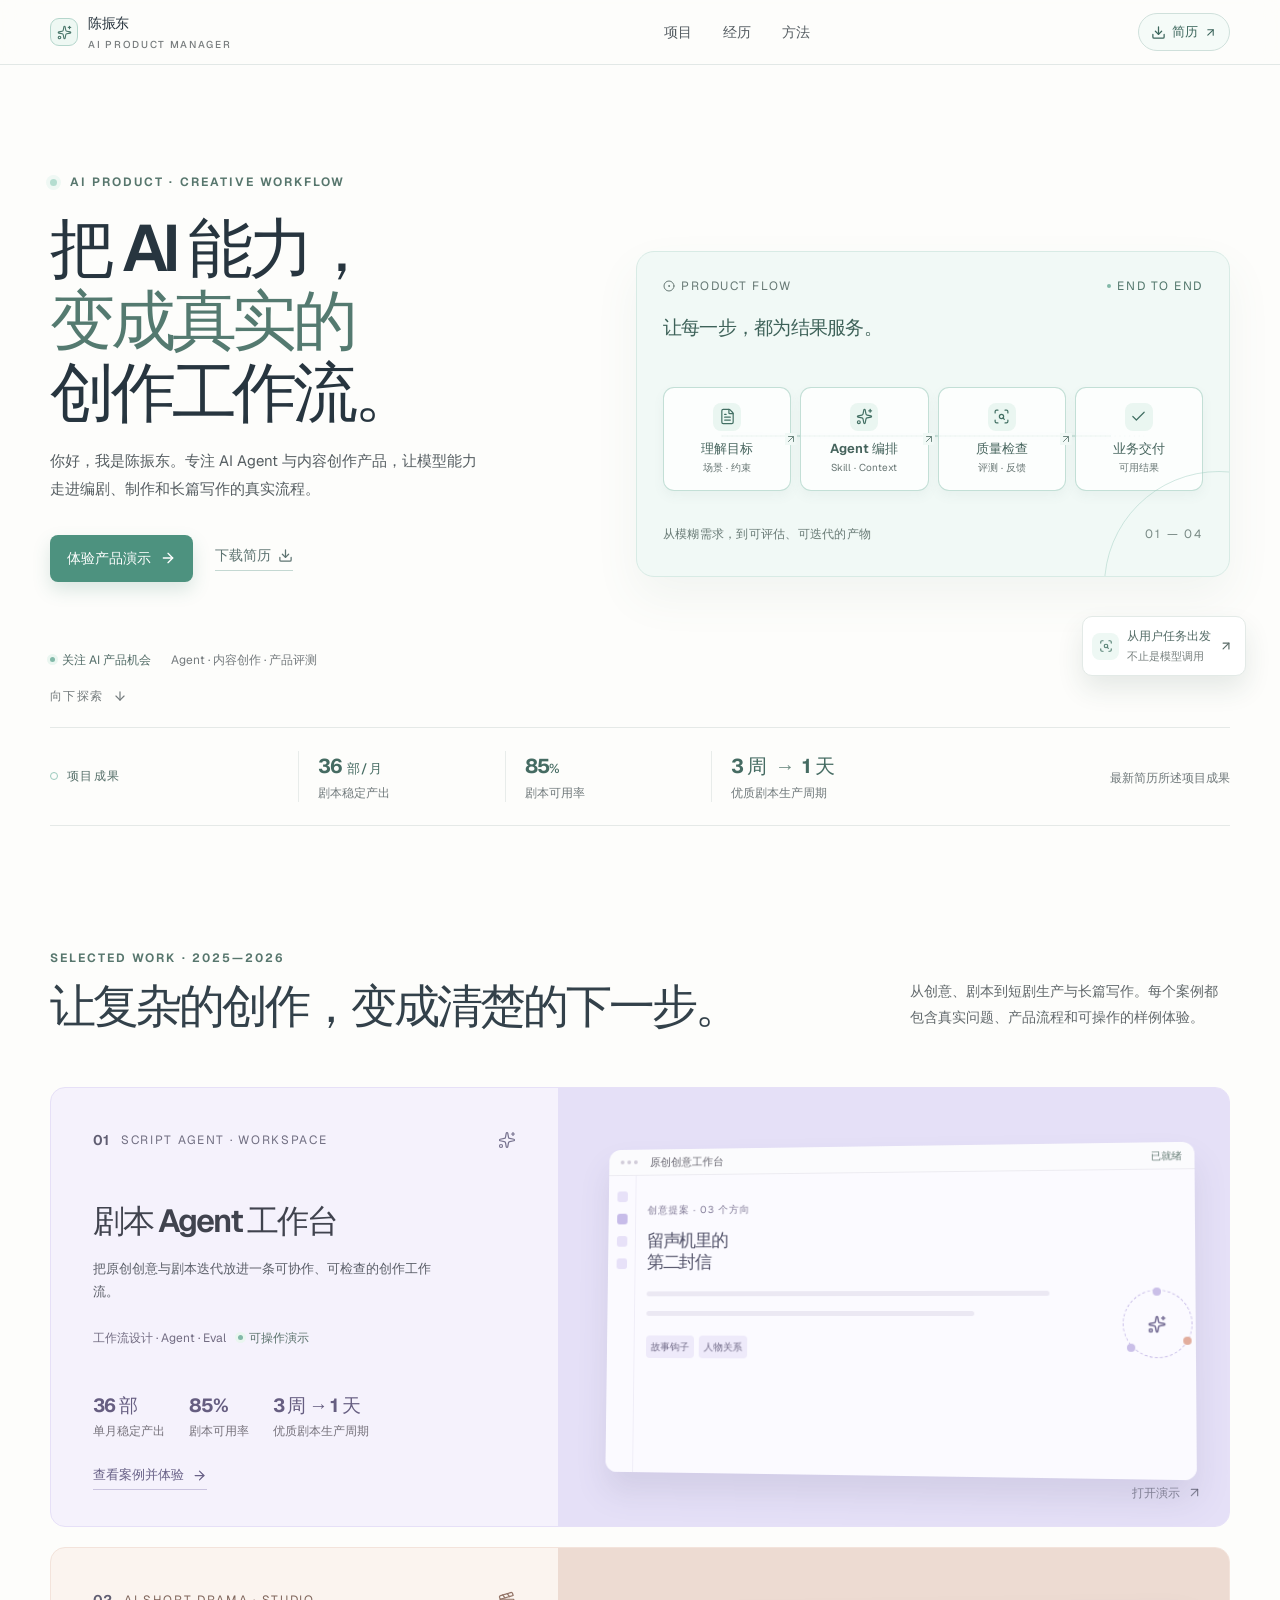
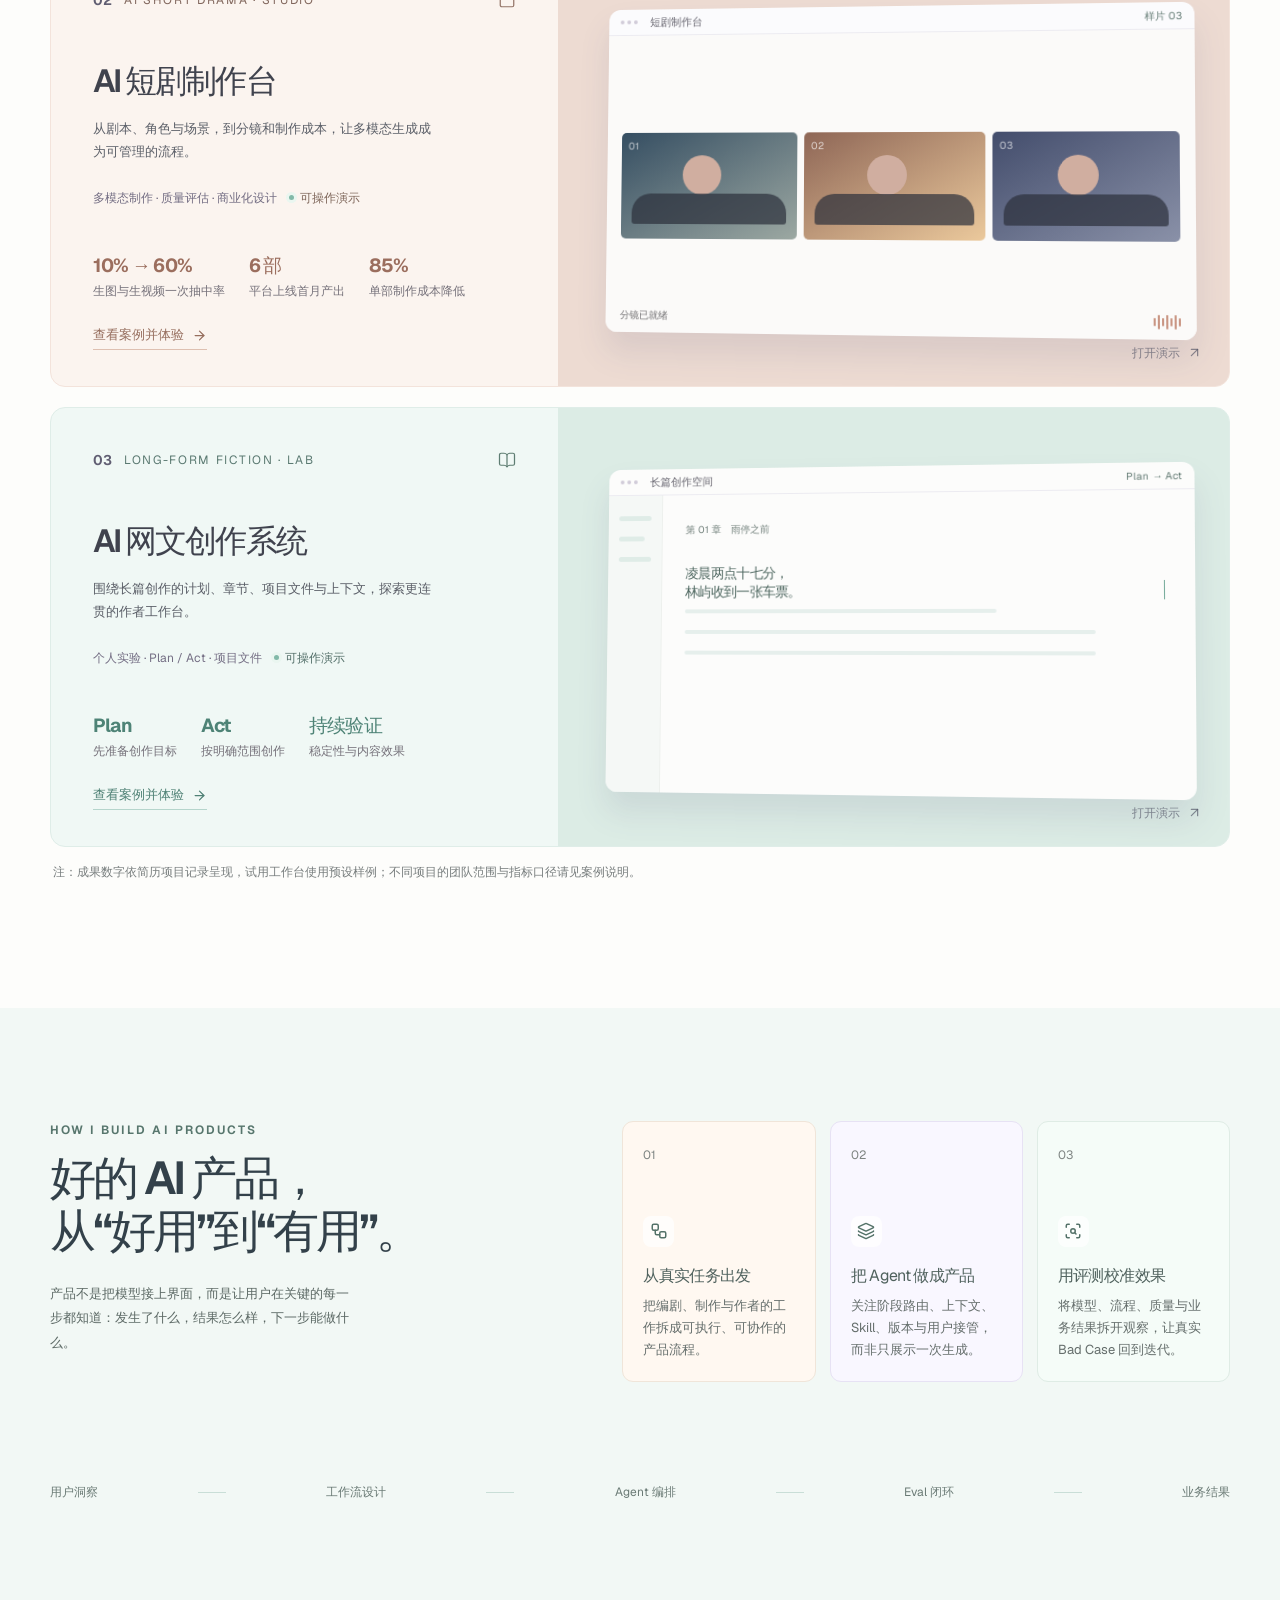
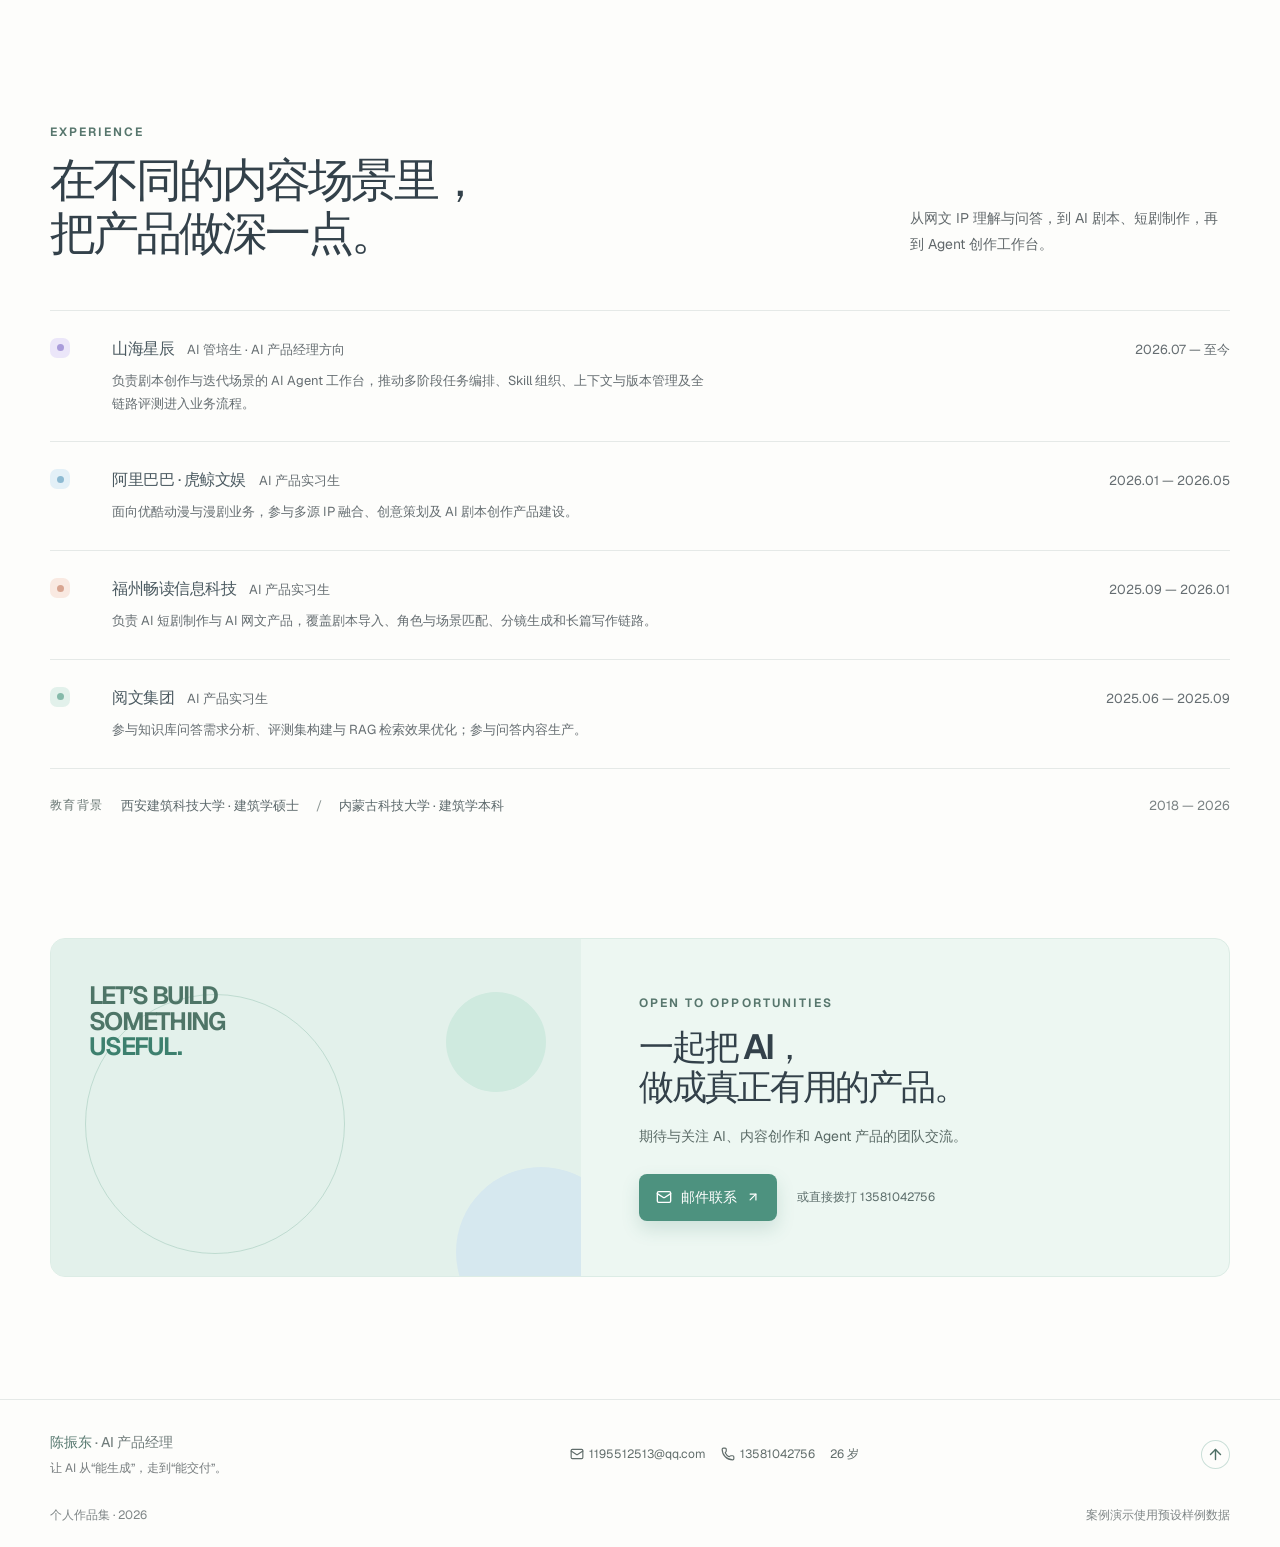
==== projects/ai-novel/index.html @ 06424870 "Deploy verified AI product portfolio" ====
<!doctype html>
<html lang="zh-CN">
  <head>
    <meta charset="UTF-8" />
    <link rel="icon" type="image/svg+xml" href="/favicon.svg" />
    <meta name="viewport" content="width=device-width, initial-scale=1.0" />
    <meta
      name="description"
      content="陈振东的 AI 产品经理个人作品集：剧本 Agent、AI 短剧制作与 AI 网文创作系统。"
    />
    <title>陈振东 · AI 产品经理</title>
    <script type="module" crossorigin src="/assets/index-C6w7WzCY.js"></script>
    <link rel="stylesheet" crossorigin href="/assets/index-ykc6usyI.css">
  </head>
  <body>
    <div id="root"></div>
  </body>
</html>
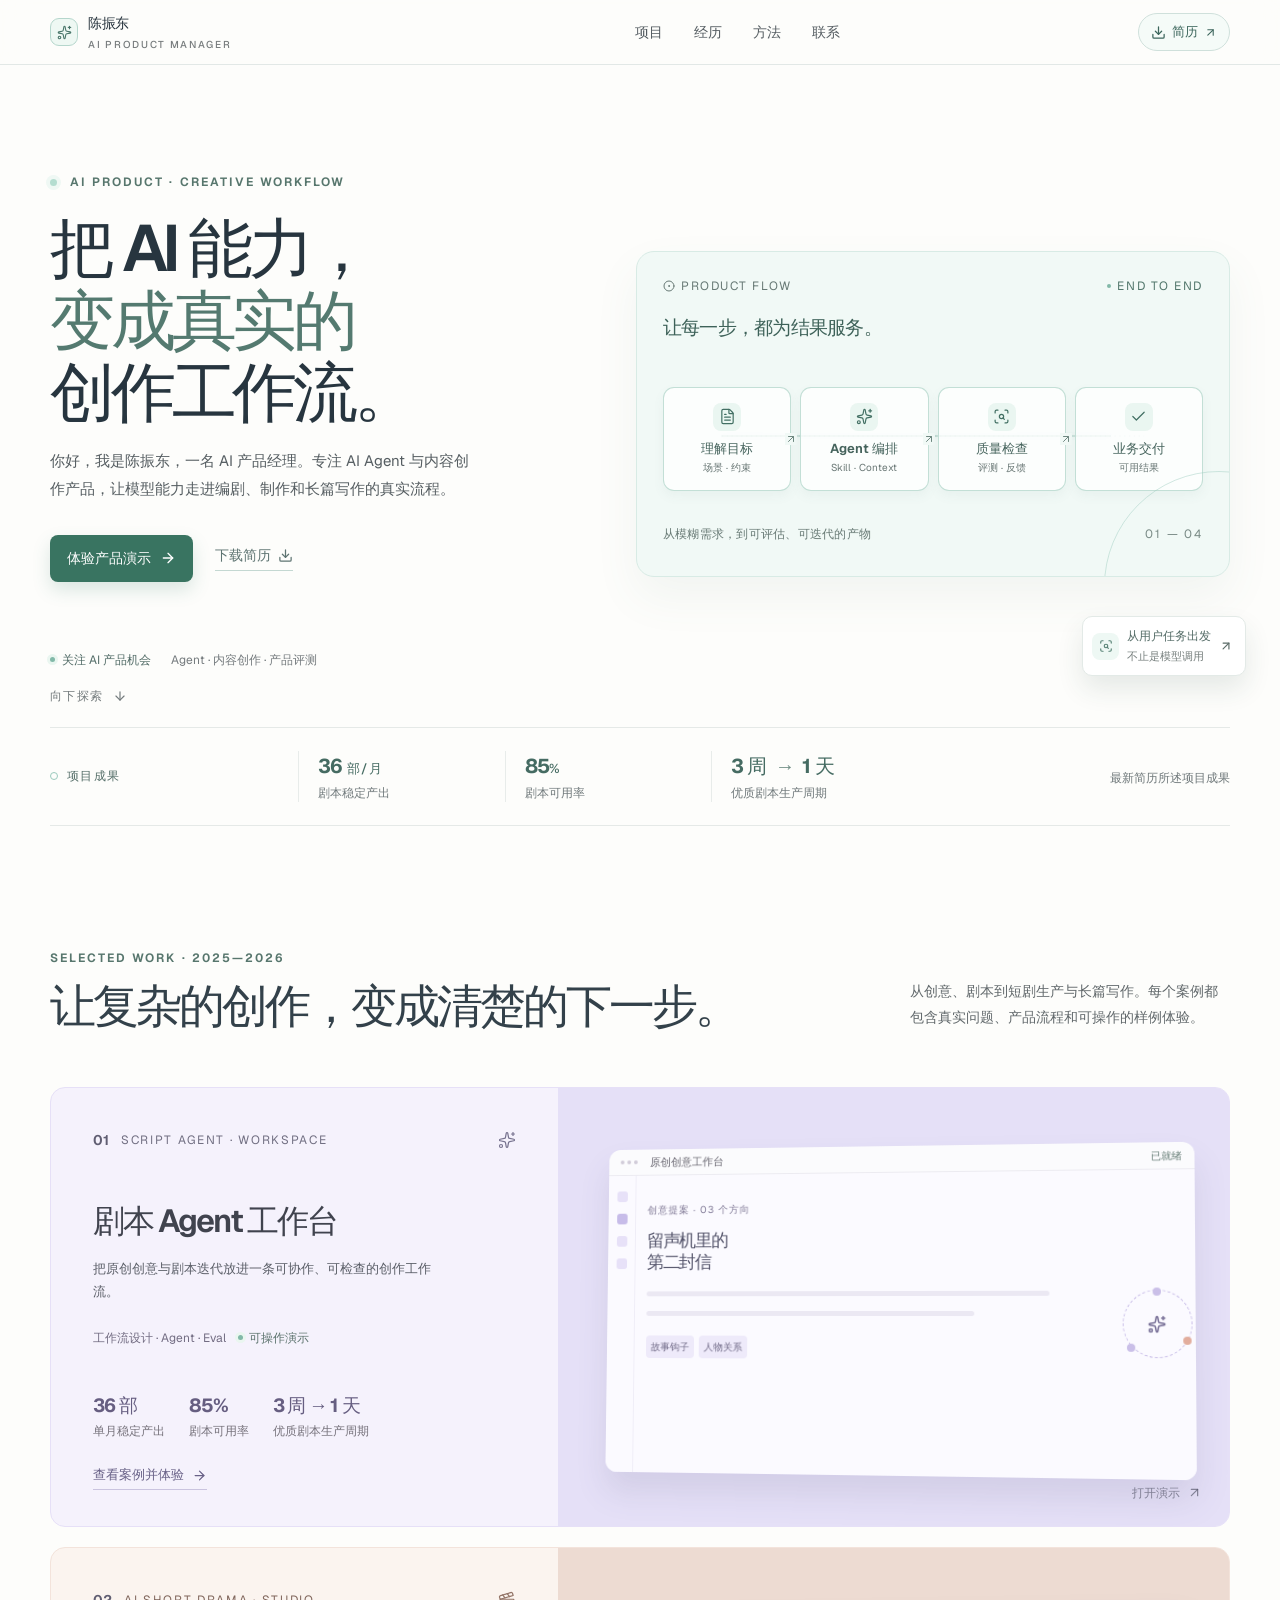
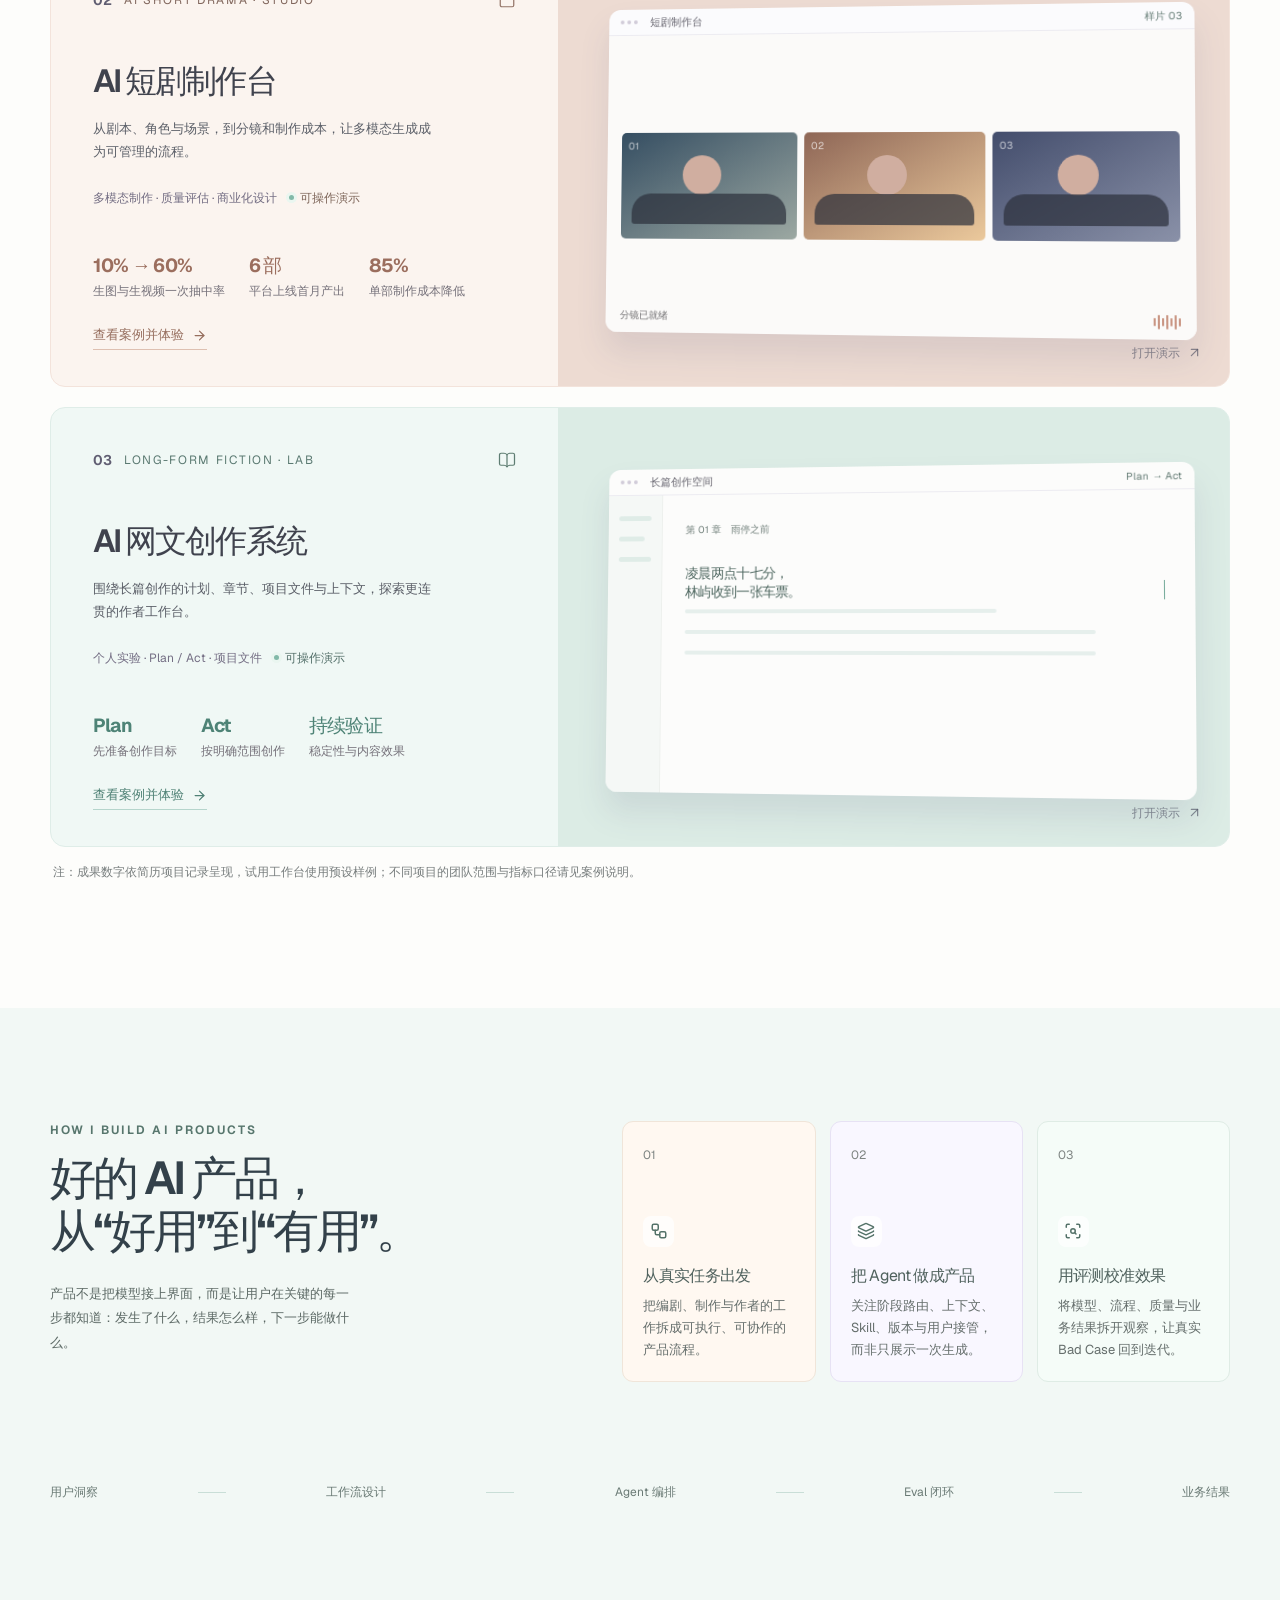
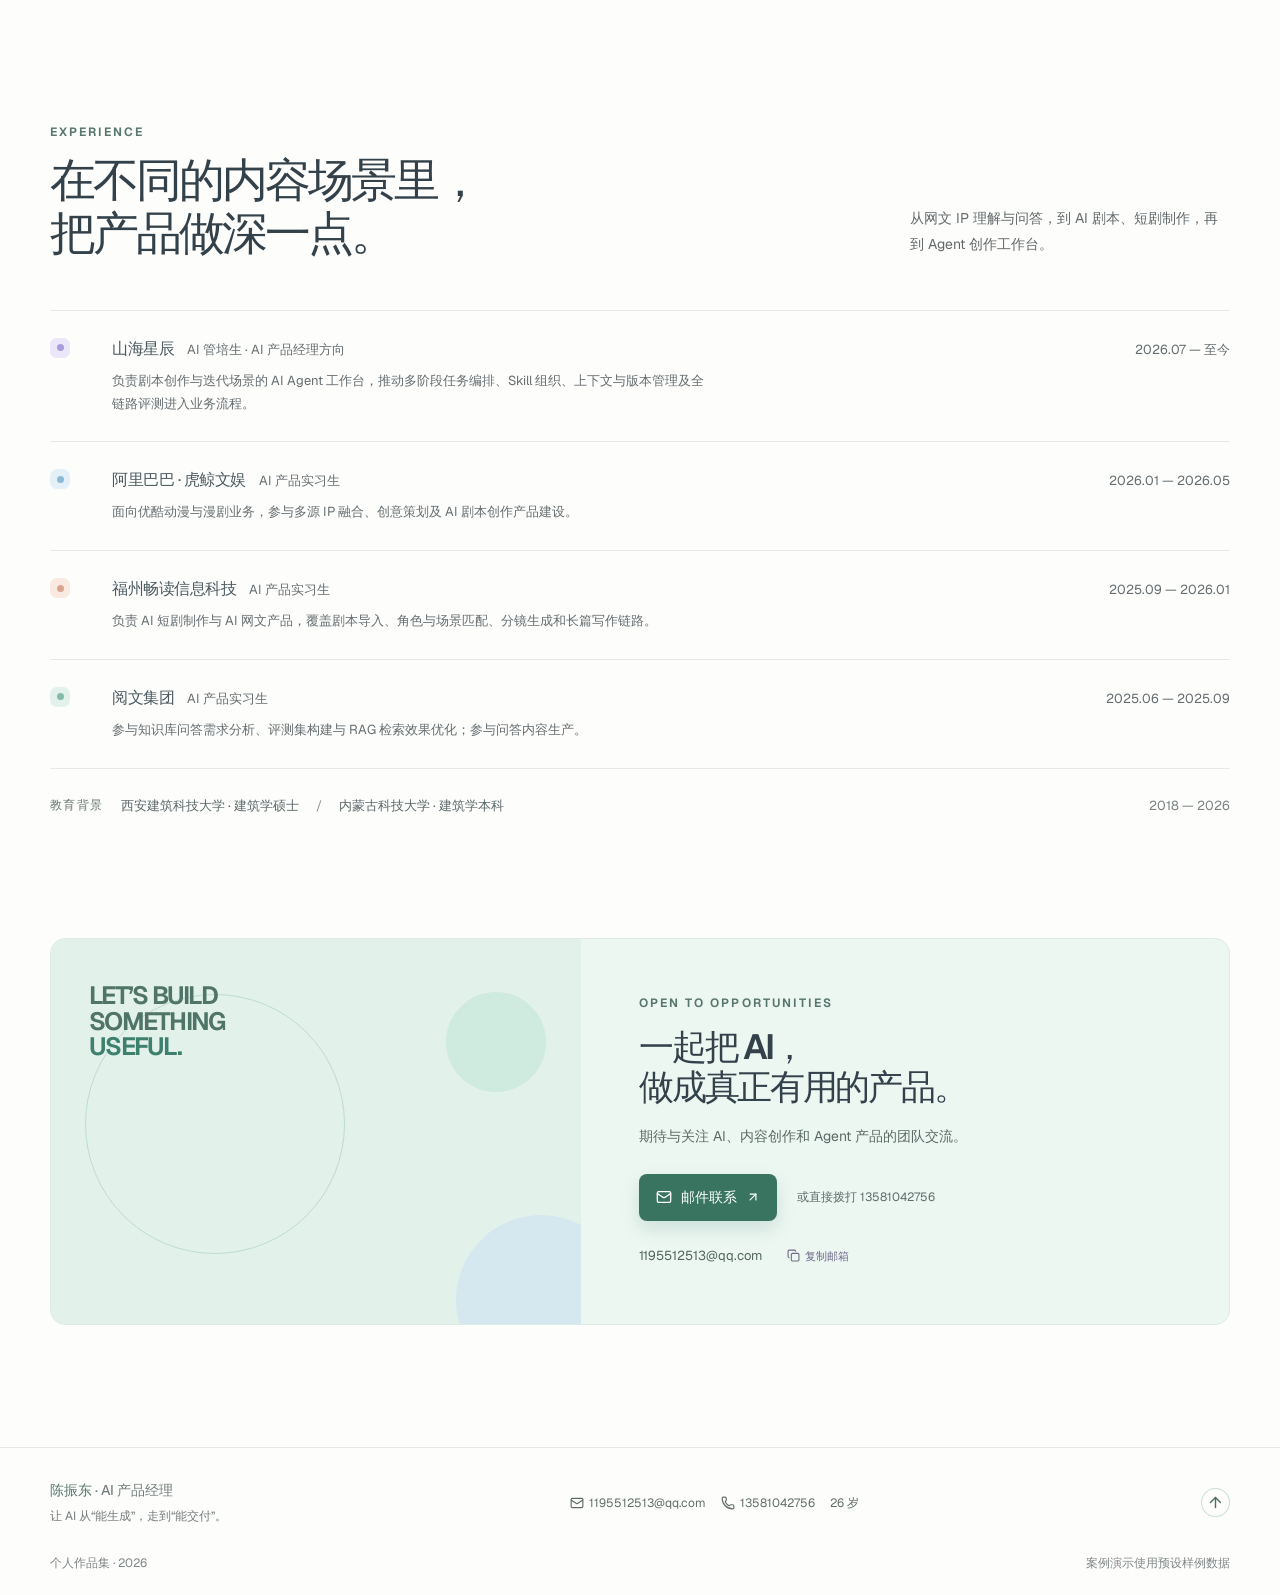
==== commit c2ee60f9: "Improve portfolio navigation, demos, accessibility and metadata" ====
--- a/projects/ai-novel/index.html
+++ b/projects/ai-novel/index.html
@@ -6,11 +6,22 @@
     <meta name="viewport" content="width=device-width, initial-scale=1.0" />
     <meta
       name="description"
-      content="陈振东的 AI 产品经理个人作品集：剧本 Agent、AI 短剧制作与 AI 网文创作系统。"
+      content="围绕长篇创作的计划、章节、项目文件与上下文，探索更连贯的作者工作台。 查看陈振东的产品设计思路，并体验无需登录的预设工作台。"
     />
-    <title>陈振东 · AI 产品经理</title>
-    <script type="module" crossorigin src="/assets/index-C6w7WzCY.js"></script>
-    <link rel="stylesheet" crossorigin href="/assets/index-ykc6usyI.css">
+    <title>AI 网文创作系统 · 陈振东 | AI 产品经理</title>
+    <meta name="theme-color" content="#fdfdfb" />
+    <link rel="canonical" href="https://closer-creat.github.io/projects/ai-novel/" />
+    <meta property="og:type" content="website" />
+    <meta property="og:locale" content="zh_CN" />
+    <meta property="og:site_name" content="陈振东 · AI 产品作品集" />
+    <meta property="og:title" content="AI 网文创作系统 · 陈振东 | AI 产品经理" />
+    <meta
+      property="og:description"
+      content="围绕长篇创作的计划、章节、项目文件与上下文，探索更连贯的作者工作台。 查看陈振东的产品设计思路，并体验无需登录的预设工作台。"
+    />
+    <meta property="og:url" content="https://closer-creat.github.io/projects/ai-novel/" />
+    <script type="module" crossorigin src="/assets/index-BGETPqGO.js"></script>
+    <link rel="stylesheet" crossorigin href="/assets/index-cK6bCqVC.css">
   </head>
   <body>
     <div id="root"></div>
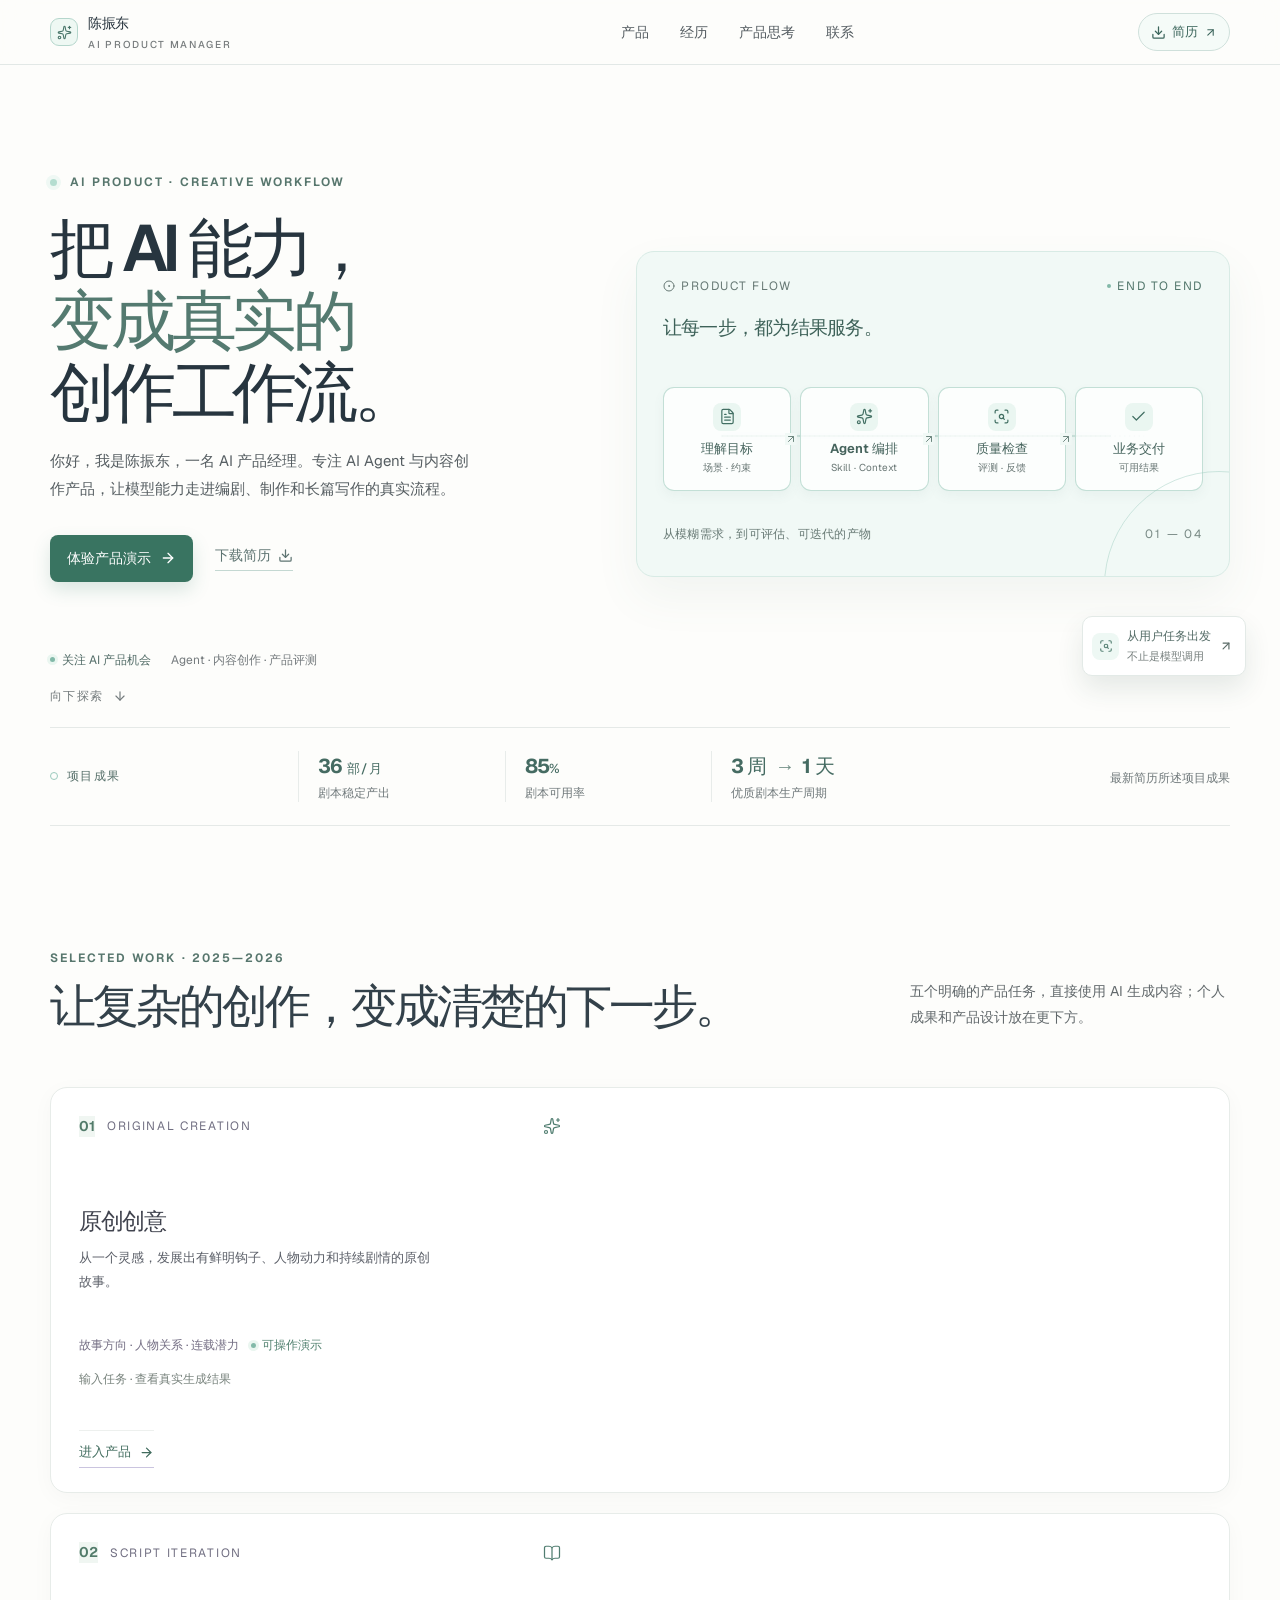
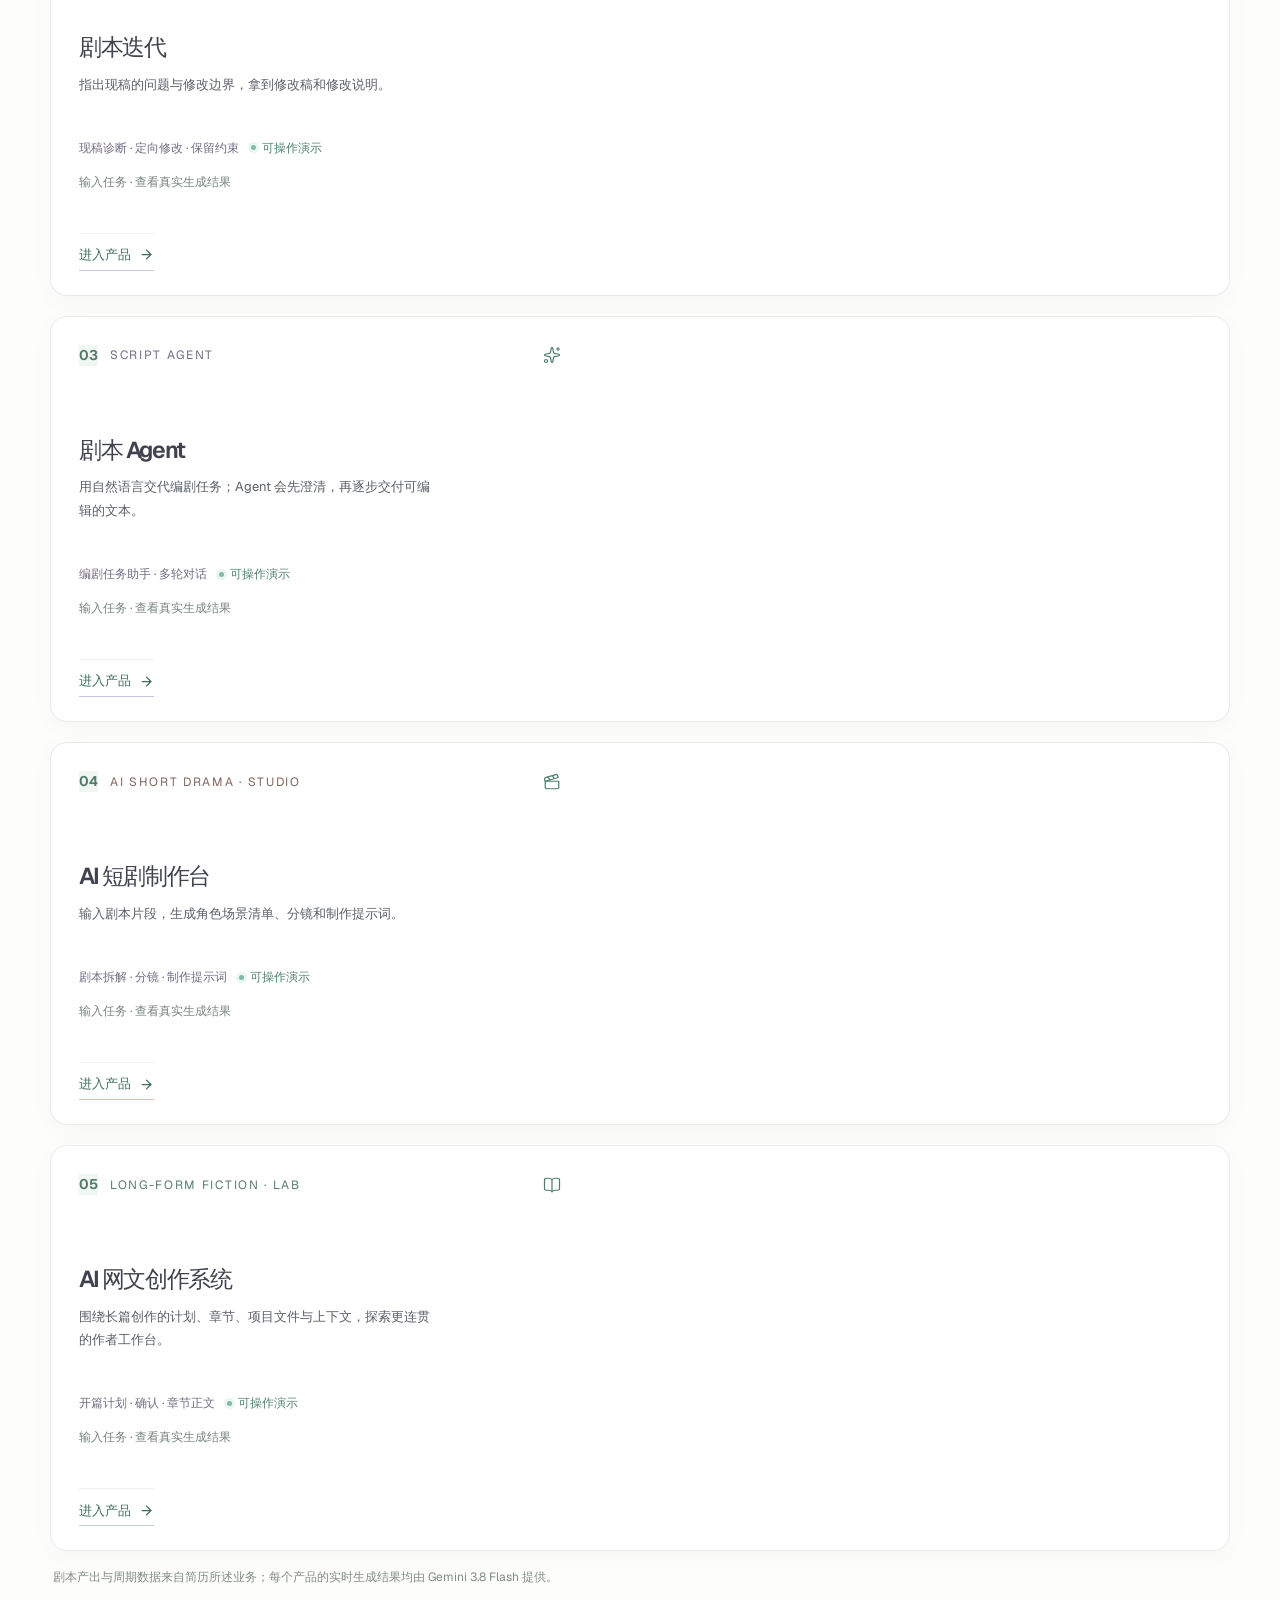
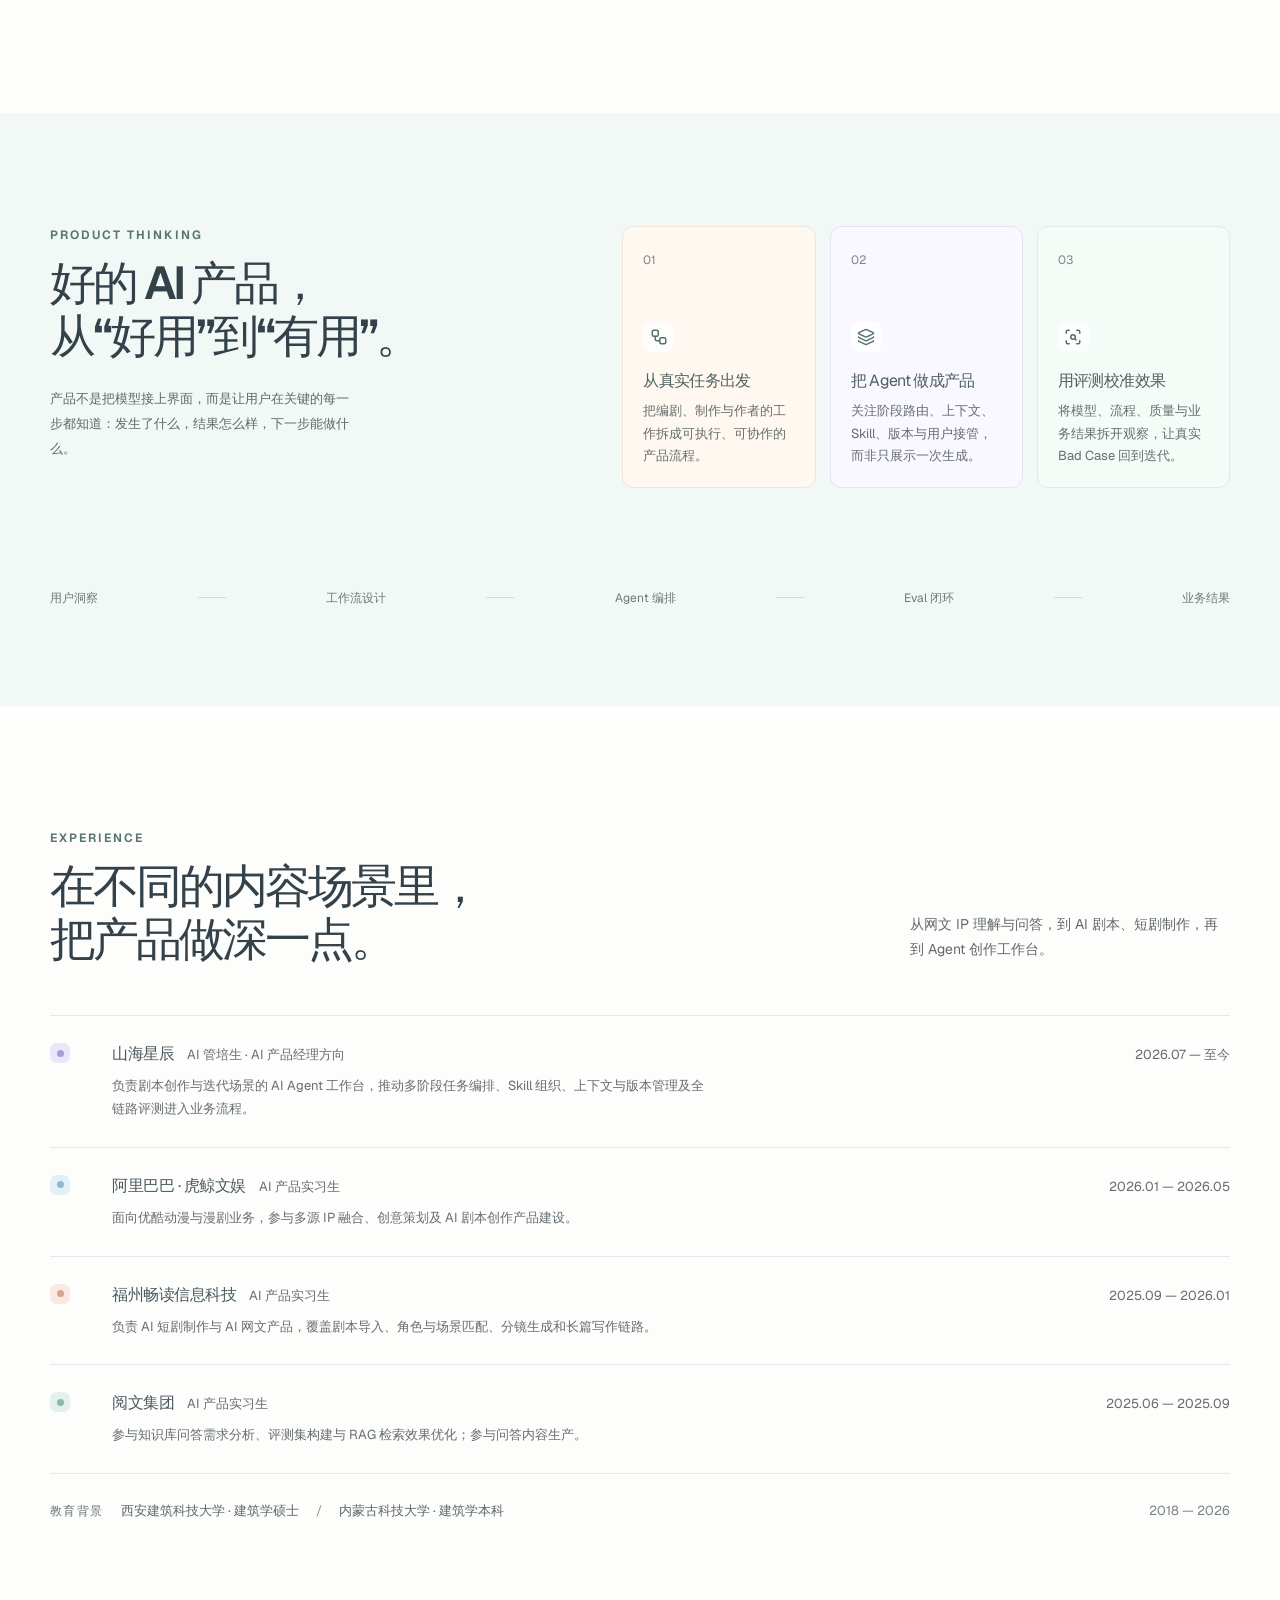
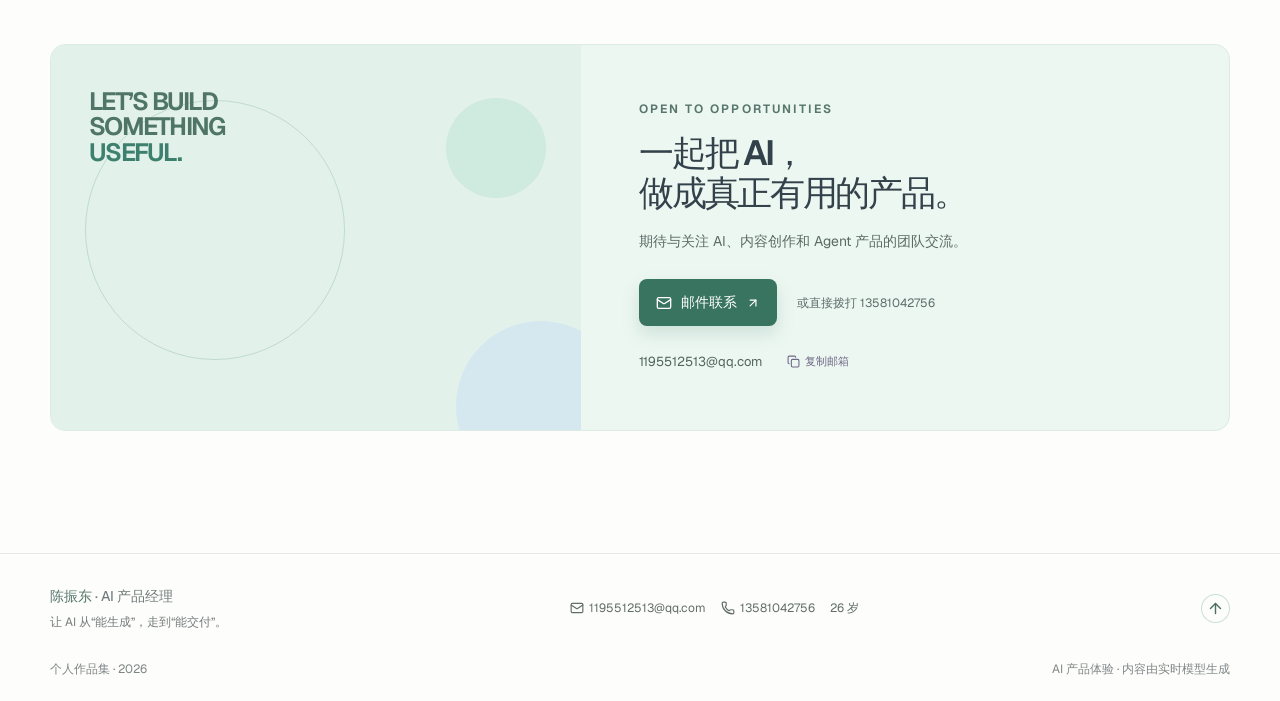
==== commit a3b64e5f: "Fix live form submissions with Turnstile verification" ====
--- a/projects/ai-novel/index.html
+++ b/projects/ai-novel/index.html
@@ -6,7 +6,7 @@
     <meta name="viewport" content="width=device-width, initial-scale=1.0" />
     <meta
       name="description"
-      content="围绕长篇创作的计划、章节、项目文件与上下文，探索更连贯的作者工作台。 查看陈振东的产品设计思路，并体验无需登录的预设工作台。"
+      content="围绕长篇创作的计划、章节、项目文件与上下文，探索更连贯的作者工作台。 在线体验由 Gemini 3.8 Flash 提供的真实生成。"
     />
     <title>AI 网文创作系统 · 陈振东 | AI 产品经理</title>
     <meta name="theme-color" content="#fdfdfb" />
@@ -17,11 +17,11 @@
     <meta property="og:title" content="AI 网文创作系统 · 陈振东 | AI 产品经理" />
     <meta
       property="og:description"
-      content="围绕长篇创作的计划、章节、项目文件与上下文，探索更连贯的作者工作台。 查看陈振东的产品设计思路，并体验无需登录的预设工作台。"
+      content="围绕长篇创作的计划、章节、项目文件与上下文，探索更连贯的作者工作台。 在线体验由 Gemini 3.8 Flash 提供的真实生成。"
     />
     <meta property="og:url" content="https://closer-creat.github.io/projects/ai-novel/" />
-    <script type="module" crossorigin src="/assets/index-BGETPqGO.js"></script>
-    <link rel="stylesheet" crossorigin href="/assets/index-cK6bCqVC.css">
+    <script type="module" crossorigin src="/assets/index-CPp8i-tx.js"></script>
+    <link rel="stylesheet" crossorigin href="/assets/index-XhQSX_yd.css">
   </head>
   <body>
     <div id="root"></div>
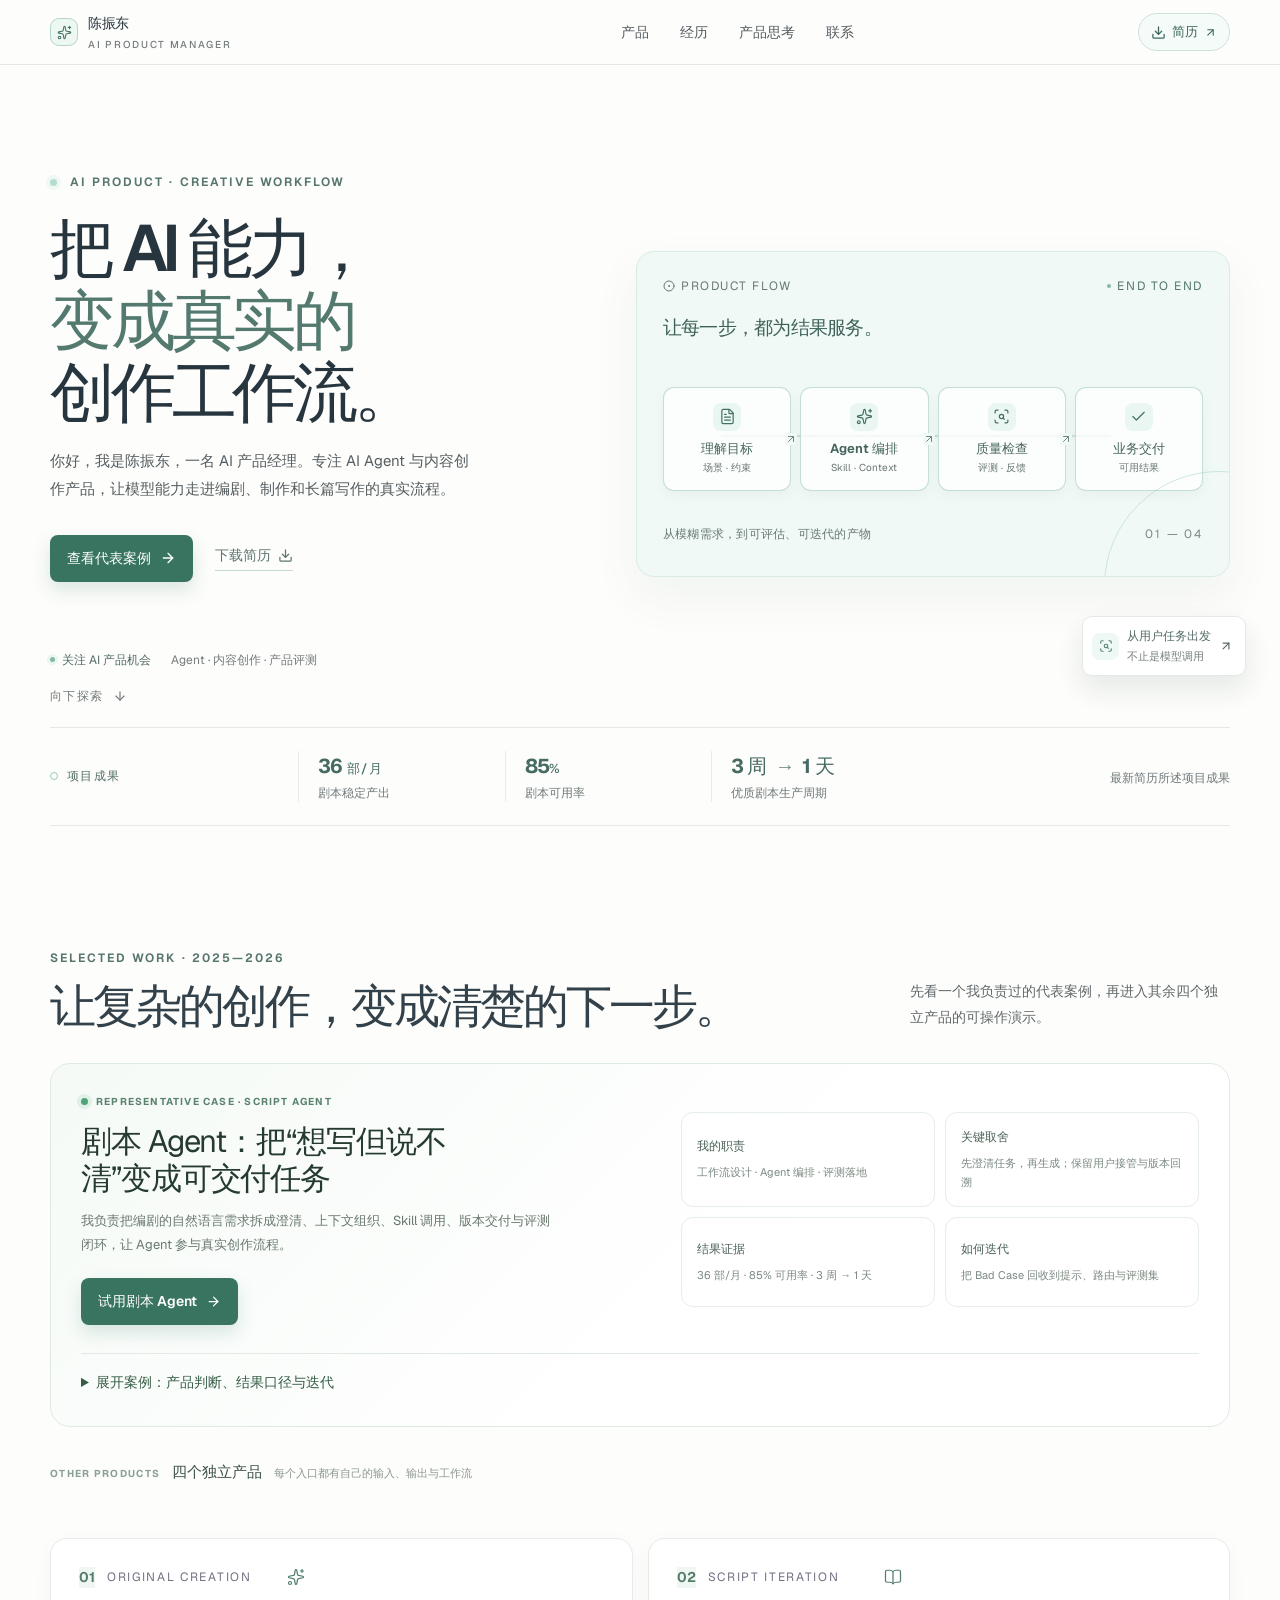
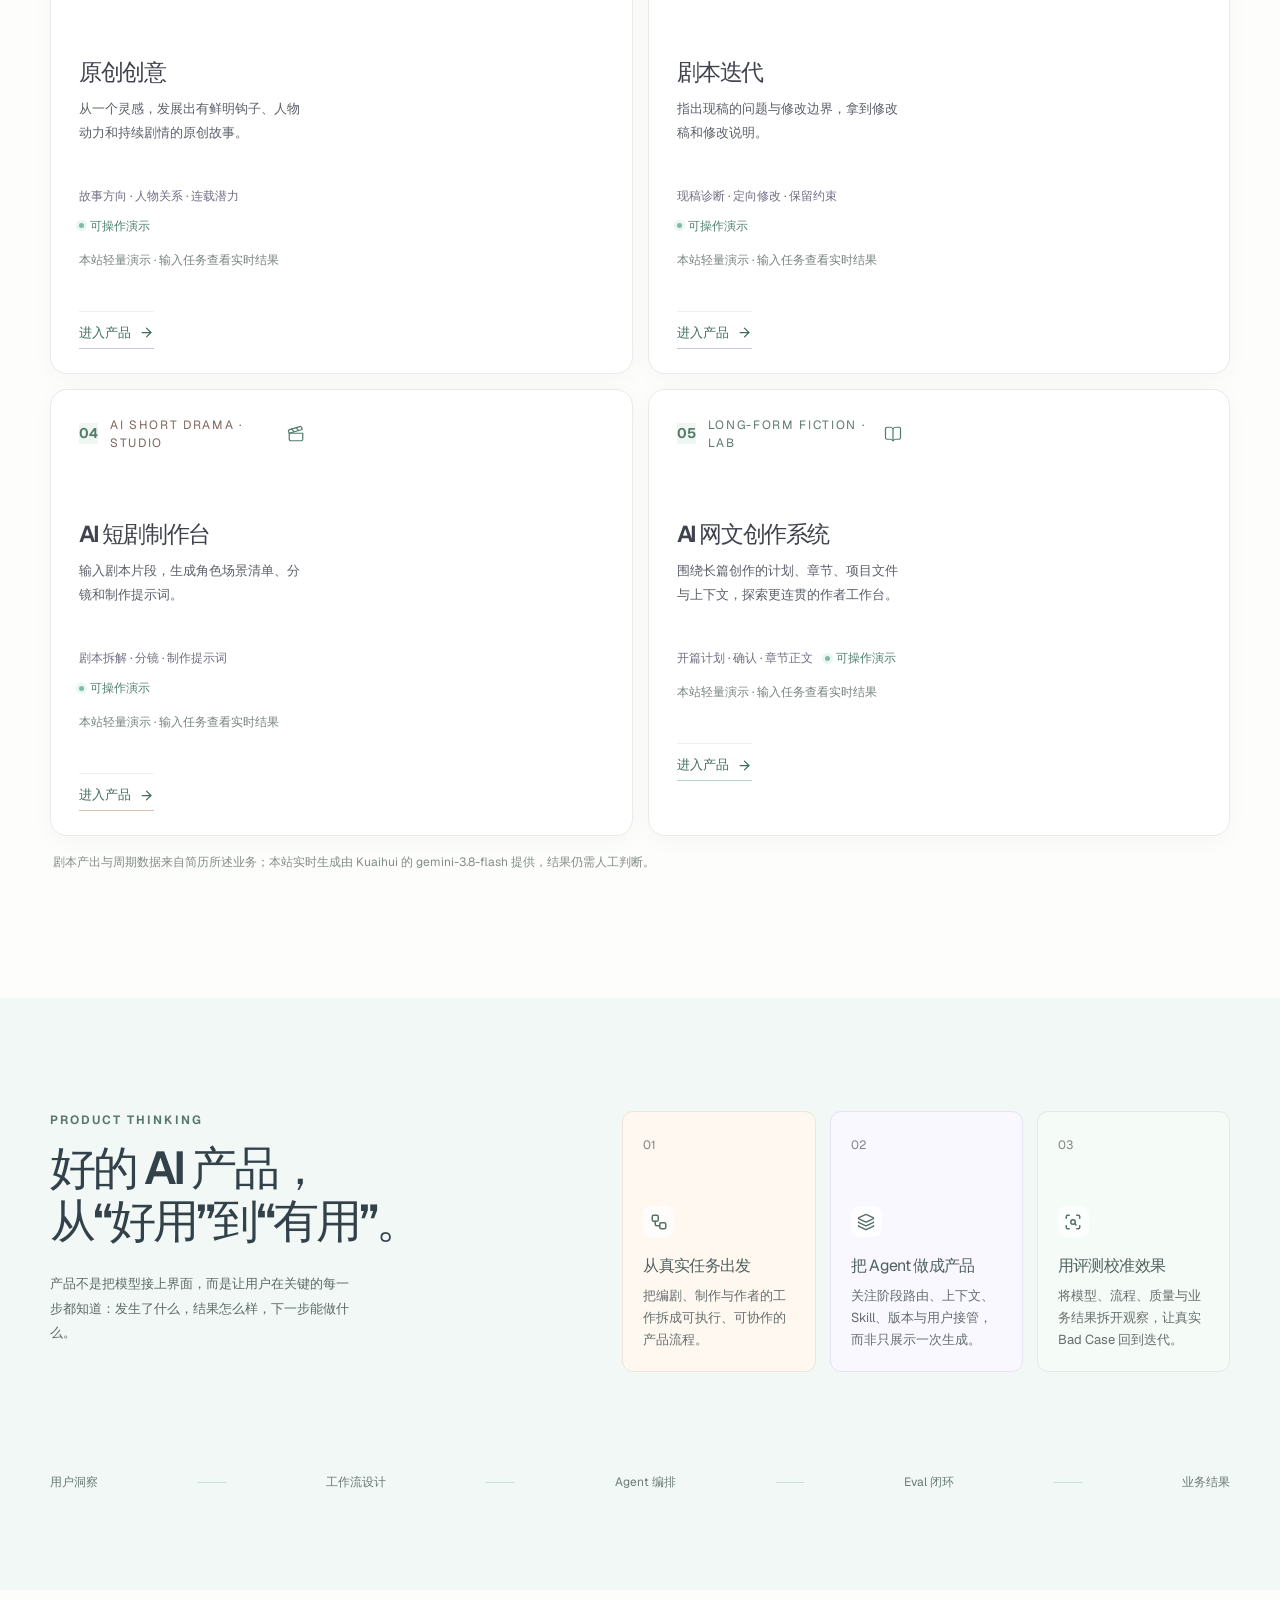
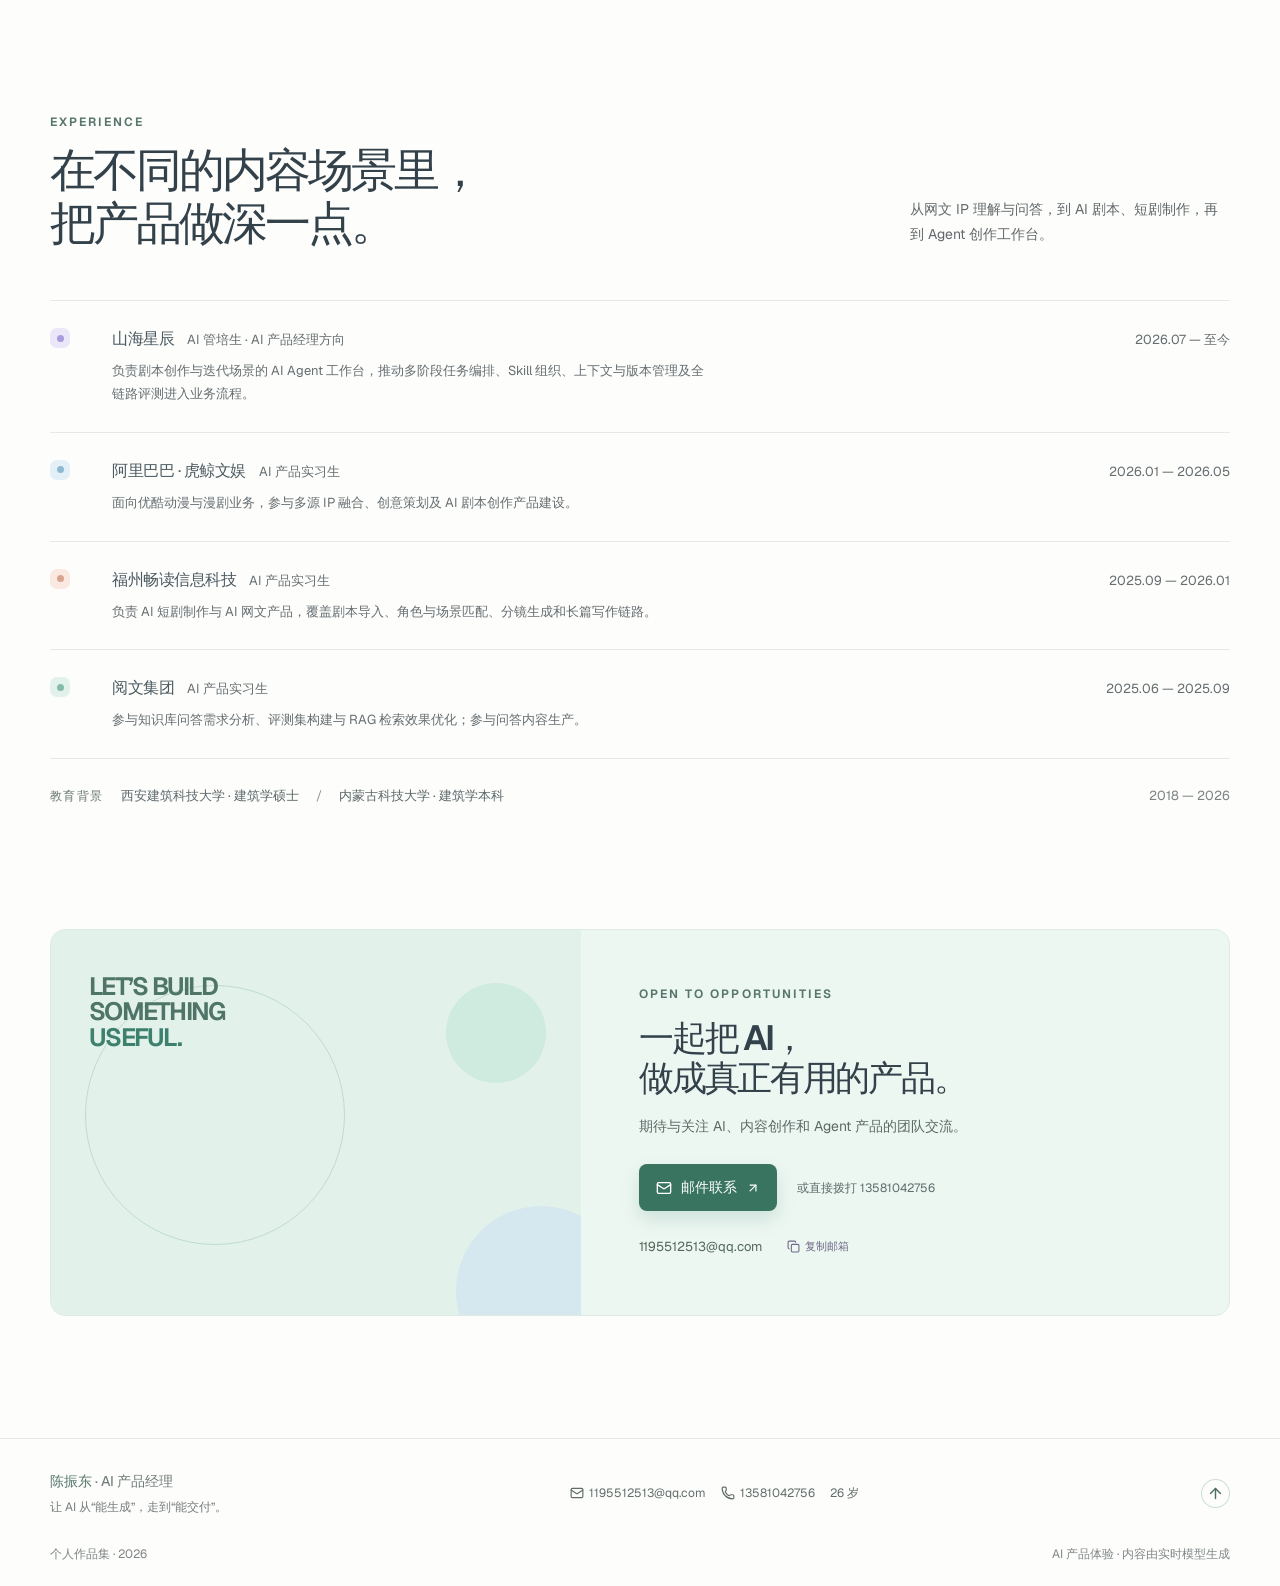
==== commit 2ca4609a: "Improve portfolio case, generation recovery and readable product results" ====
--- a/projects/ai-novel/index.html
+++ b/projects/ai-novel/index.html
@@ -20,8 +20,8 @@
       content="围绕长篇创作的计划、章节、项目文件与上下文，探索更连贯的作者工作台。 在线体验由 Gemini 3.8 Flash 提供的真实生成。"
     />
     <meta property="og:url" content="https://closer-creat.github.io/projects/ai-novel/" />
-    <script type="module" crossorigin src="/assets/index-CPp8i-tx.js"></script>
-    <link rel="stylesheet" crossorigin href="/assets/index-XhQSX_yd.css">
+    <script type="module" crossorigin src="/assets/index-BlRttvG0.js"></script>
+    <link rel="stylesheet" crossorigin href="/assets/index-D0kBoFrP.css">
   </head>
   <body>
     <div id="root"></div>
